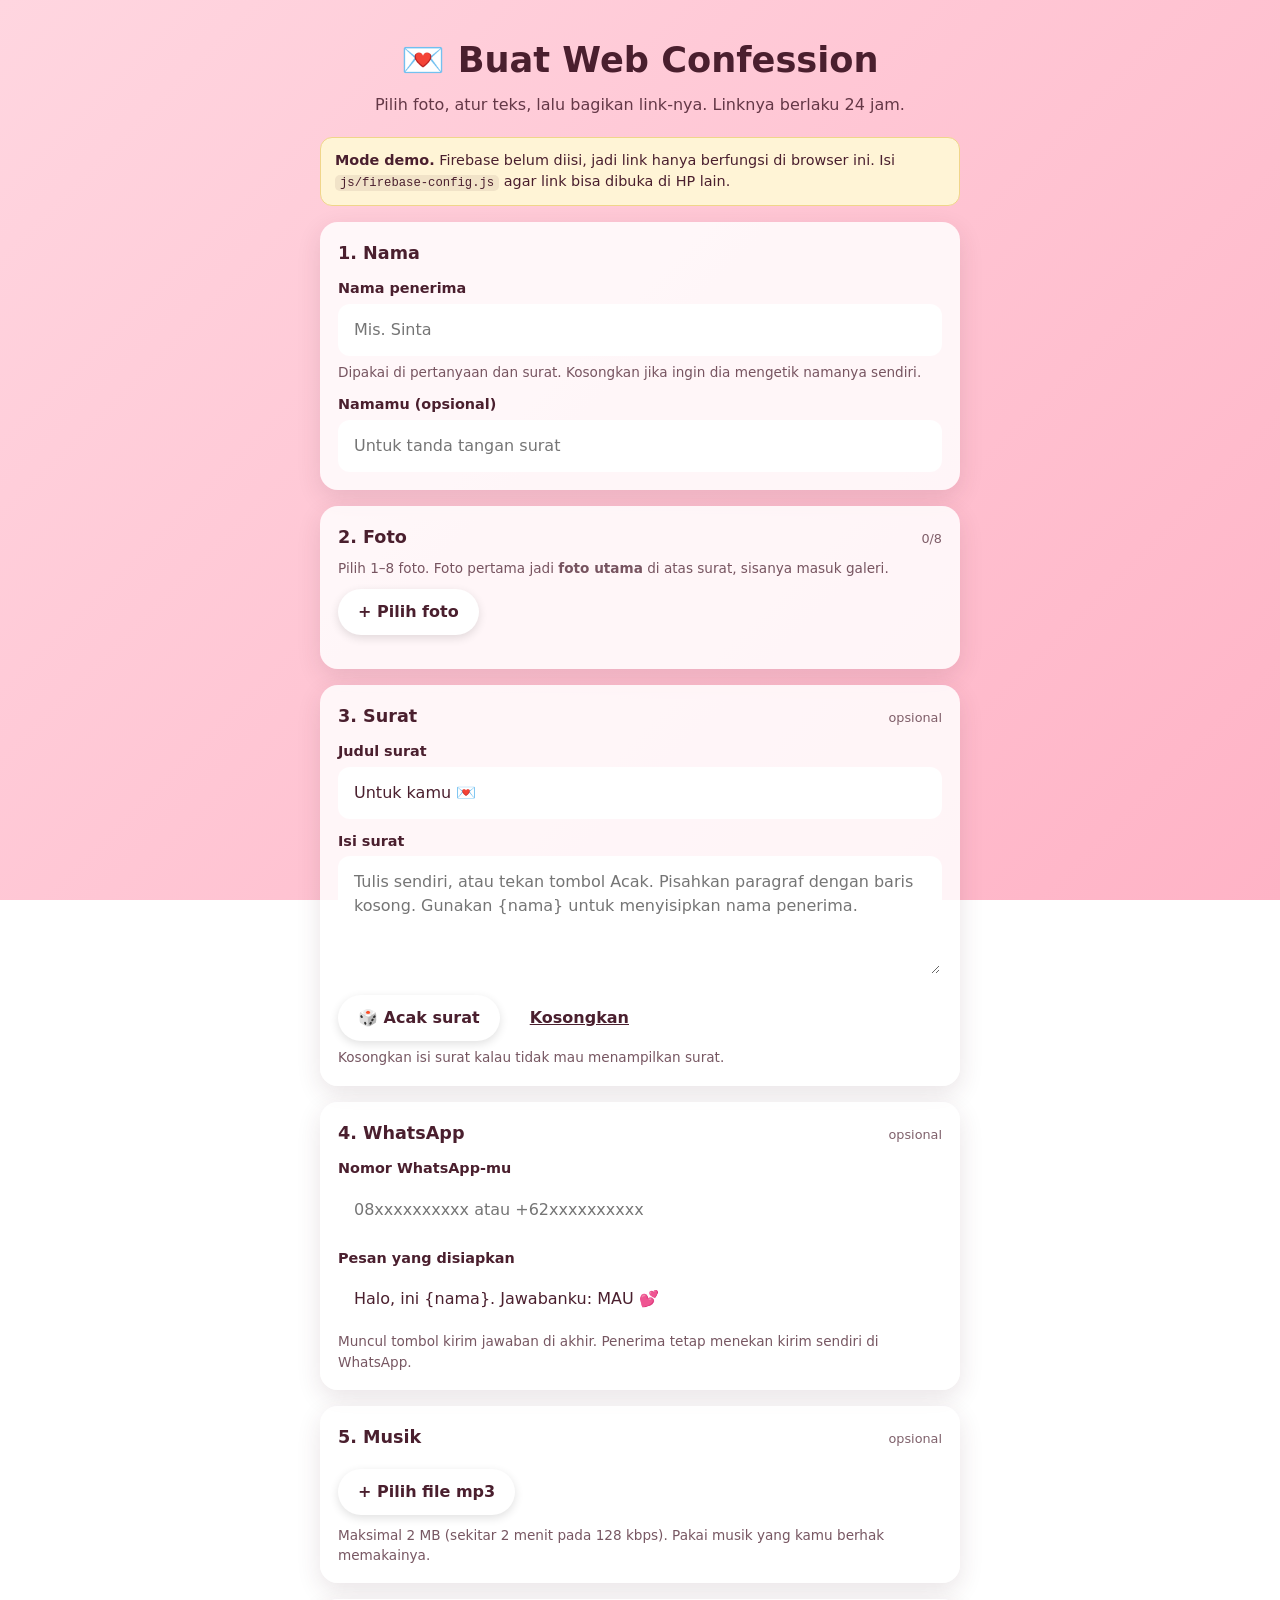
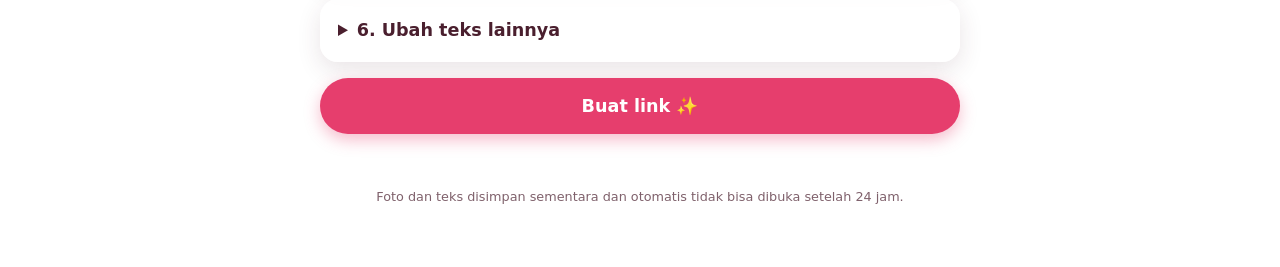
==== index.html @ f9071073 "Add files via upload" ====
<!DOCTYPE html>
<html lang="id">
<head>
  <meta charset="UTF-8">
  <meta name="viewport" content="width=device-width, initial-scale=1.0">
  <title>Buat Web Confession</title>
  <link rel="stylesheet" href="css/generator.css">
</head>
<body>
  <div class="wrap">

    <header>
      <h1>💌 Buat Web Confession</h1>
      <p>Pilih foto, atur teks, lalu bagikan link-nya. Linknya berlaku 24 jam.</p>
    </header>

    <div id="demo-banner" class="banner" hidden>
      <strong>Mode demo.</strong> Firebase belum diisi, jadi link hanya berfungsi di browser ini.
      Isi <code>js/firebase-config.js</code> agar link bisa dibuka di HP lain.
    </div>

    <form id="gen-form" autocomplete="off">

      <section class="card">
        <h2>1. Nama</h2>
        <label for="f-recipient">Nama penerima</label>
        <input type="text" id="f-recipient" maxlength="30" placeholder="Mis. Sinta">
        <p class="hint">Dipakai di pertanyaan dan surat. Kosongkan jika ingin dia mengetik namanya sendiri.</p>
        <label for="f-sender">Namamu (opsional)</label>
        <input type="text" id="f-sender" maxlength="30" placeholder="Untuk tanda tangan surat">
      </section>

      <section class="card">
        <h2>2. Foto <span id="photo-count" class="count">0/8</span></h2>
        <p class="hint">Pilih 1–8 foto. Foto pertama jadi <strong>foto utama</strong> di atas surat, sisanya masuk galeri.</p>
        <label class="btn btn-secondary file-btn" for="photo-input">+ Pilih foto</label>
        <input type="file" id="photo-input" accept="image/*" multiple hidden>
        <p id="photo-status" class="hint" role="status"></p>
        <ul id="photo-list" class="photo-list"></ul>
      </section>

      <section class="card">
        <h2>3. Surat <span class="count">opsional</span></h2>
        <label for="f-letter-title">Judul surat</label>
        <input type="text" id="f-letter-title" maxlength="80" value="Untuk kamu 💌">
        <label for="f-letter">Isi surat</label>
        <textarea id="f-letter" maxlength="4000" placeholder="Tulis sendiri, atau tekan tombol Acak. Pisahkan paragraf dengan baris kosong. Gunakan {nama} untuk menyisipkan nama penerima."></textarea>
        <div class="row">
          <button type="button" class="btn btn-secondary" id="btn-random">🎲 Acak surat</button>
          <button type="button" class="btn btn-ghost" id="btn-clear-letter">Kosongkan</button>
        </div>
        <p class="hint">Kosongkan isi surat kalau tidak mau menampilkan surat.</p>
      </section>

      <section class="card">
        <h2>4. WhatsApp <span class="count">opsional</span></h2>
        <label for="f-wa">Nomor WhatsApp-mu</label>
        <input type="tel" id="f-wa" inputmode="tel" maxlength="20" placeholder="08xxxxxxxxxx atau +62xxxxxxxxxx">
        <label for="f-wa-msg">Pesan yang disiapkan</label>
        <input type="text" id="f-wa-msg" maxlength="200" value="Halo, ini {nama}. Jawabanku: MAU 💕">
        <p class="hint">Muncul tombol kirim jawaban di akhir. Penerima tetap menekan kirim sendiri di WhatsApp.</p>
      </section>

      <section class="card">
        <h2>5. Musik <span class="count">opsional</span></h2>
        <label class="btn btn-secondary file-btn" for="music-input">+ Pilih file mp3</label>
        <input type="file" id="music-input" accept="audio/mpeg,audio/mp3,.mp3" hidden>
        <p id="music-status" class="hint">Maksimal 2 MB (sekitar 2 menit pada 128 kbps). Pakai musik yang kamu berhak memakainya.</p>
        <button type="button" class="btn btn-ghost" id="btn-music-remove" hidden>Hapus musik</button>
      </section>

      <details class="card">
        <summary>6. Ubah teks lainnya</summary>
        <p class="hint">Semua sudah terisi bawaan. Gunakan <code>{nama}</code> dan <code>{pengirim}</code> bila perlu.</p>

        <label for="f-welcome-title">Judul sambutan</label>
        <input type="text" id="f-welcome-title" maxlength="60" value="Hai 👋">
        <label for="f-welcome-text">Teks sambutan</label>
        <input type="text" id="f-welcome-text" maxlength="160" value="Ada sesuatu yang mau aku sampaikan ke kamu…">
        <label for="f-welcome-hint">Petunjuk klik</label>
        <input type="text" id="f-welcome-hint" maxlength="60" value="Klik di mana saja untuk lanjut">

        <label for="f-name-title">Pertanyaan nama (jika nama penerima dikosongkan)</label>
        <input type="text" id="f-name-title" maxlength="80" value="Sebelum itu, siapa namamu?">

        <label for="f-question">Pertanyaan utama</label>
        <input type="text" id="f-question" maxlength="120" value="{nama}, mau nggak jadi pacarku? 💖">
        <div class="two">
          <div>
            <label for="f-yes">Tombol setuju</label>
            <input type="text" id="f-yes" maxlength="20" value="Mau 💕">
          </div>
          <div>
            <label for="f-no">Tombol menolak</label>
            <input type="text" id="f-no" maxlength="20" value="Nggak">
          </div>
        </div>
        <label for="f-notexts">Teks tombol menolak saat kabur (satu per baris)</label>
        <textarea id="f-notexts" maxlength="400">Yakin?
Coba pikir lagi…
Jangan gitu dong 🥺
Klik yang satunya aja
Tombol ini rusak 😅</textarea>

        <label for="f-success-title">Judul ucapan</label>
        <input type="text" id="f-success-title" maxlength="80" value="Yeay! Terima kasih, {nama} 🎉">
        <label for="f-success-text">Teks ucapan</label>
        <input type="text" id="f-success-text" maxlength="200" value="Aku seneng banget. Mulai sekarang, kita jalani bareng ya 💗">
        <label for="f-gallery-title">Judul galeri</label>
        <input type="text" id="f-gallery-title" maxlength="60" value="Kenangan kita 💞">
      </details>

      <button type="submit" class="btn btn-primary btn-big" id="btn-generate">Buat link ✨</button>
      <p id="gen-status" class="status" role="status"></p>
    </form>

    <section id="result" class="card result" hidden>
      <h2>Linknya sudah jadi 🎉</h2>
      <p class="hint">Kirim link ini ke dia. Berlaku sampai <strong id="result-expiry"></strong>.</p>
      <input type="text" id="result-link" readonly>
      <div class="row">
        <button type="button" class="btn btn-primary" id="btn-copy">Salin link</button>
        <button type="button" class="btn btn-secondary" id="btn-share" hidden>Bagikan</button>
        <a class="btn btn-secondary" id="btn-open" target="_blank" rel="noopener">Buka</a>
      </div>
      <button type="button" class="btn btn-ghost" id="btn-again">Buat yang baru</button>
    </section>

    <footer>
      <p>Foto dan teks disimpan sementara dan otomatis tidak bisa dibuka setelah 24 jam.</p>
    </footer>
  </div>

  <script type="module" src="js/generator.js"></script>
</body>
</html>
---- css/generator.css ----
:root {
  --bg-1: #ffd6e0;
  --bg-2: #ffb3c6;
  --text: #4a1f2e;
  --accent: #e63e6d;
  --accent-dark: #c92c58;
  --card: rgba(255, 255, 255, 0.85);
}

* { box-sizing: border-box; margin: 0; padding: 0; }
[hidden] { display: none !important; }

body {
  min-height: 100vh;
  padding: 20px 14px 60px;
  font-family: "Segoe UI", system-ui, -apple-system, Roboto, sans-serif;
  color: var(--text);
  line-height: 1.5;
  background: linear-gradient(135deg, var(--bg-1), var(--bg-2)) fixed;
}

.wrap {
  max-width: 640px;
  margin: 0 auto;
  display: flex;
  flex-direction: column;
  gap: 16px;
}

header { text-align: center; padding: 14px 0 4px; }
h1 { font-size: clamp(1.6rem, 6vw, 2.2rem); }
header p { margin-top: 6px; opacity: 0.85; }

form { display: flex; flex-direction: column; gap: 16px; }

.card {
  background: var(--card);
  border-radius: 18px;
  padding: 18px;
  box-shadow: 0 8px 24px rgba(74, 31, 46, 0.12);
}
.card h2 {
  display: flex;
  justify-content: space-between;
  align-items: baseline;
  font-size: 1.1rem;
  margin-bottom: 8px;
}
.count { font-size: 0.8rem; font-weight: 500; opacity: 0.7; }

details summary { cursor: pointer; font-weight: 700; font-size: 1.1rem; }
details[open] summary { margin-bottom: 8px; }

label { display: block; font-weight: 600; font-size: 0.9rem; margin: 12px 0 4px; }

input[type="text"], input[type="tel"], textarea {
  width: 100%;
  padding: 12px 14px;
  font: inherit;
  color: var(--text);
  background: #fff;
  border: 2px solid transparent;
  border-radius: 12px;
  outline: none;
}
input:focus, textarea:focus { border-color: var(--accent); }
textarea { min-height: 120px; resize: vertical; line-height: 1.5; }
#result-link { font-size: 0.9rem; margin: 10px 0; }

.hint { font-size: 0.85rem; opacity: 0.75; margin-top: 6px; }
code { background: rgba(74, 31, 46, 0.08); padding: 1px 5px; border-radius: 5px; font-size: 0.85em; }

.row { display: flex; gap: 10px; flex-wrap: wrap; margin-top: 12px; }
.two { display: grid; grid-template-columns: 1fr 1fr; gap: 10px; }

.btn {
  display: inline-block;
  padding: 11px 20px;
  font: inherit;
  font-weight: 600;
  text-align: center;
  text-decoration: none;
  border: none;
  border-radius: 999px;
  cursor: pointer;
  transition: transform 0.15s ease, background 0.2s;
}
.btn:active { transform: scale(0.97); }
.btn-primary { background: var(--accent); color: #fff; box-shadow: 0 6px 16px rgba(230, 62, 109, 0.35); }
.btn-primary:hover { background: var(--accent-dark); }
.btn-primary:disabled { opacity: 0.6; cursor: wait; }
.btn-secondary { background: #fff; color: var(--text); box-shadow: 0 3px 10px rgba(0, 0, 0, 0.12); }
.btn-ghost { background: transparent; color: var(--text); text-decoration: underline; }
.btn-big { width: 100%; padding: 15px; font-size: 1.1rem; }
.file-btn { margin-top: 10px; }

.photo-list {
  list-style: none;
  display: grid;
  grid-template-columns: repeat(2, 1fr);
  gap: 12px;
  margin-top: 12px;
}
.photo-item {
  position: relative;
  background: #fff;
  border-radius: 12px;
  padding: 8px;
  box-shadow: 0 3px 10px rgba(0, 0, 0, 0.1);
}
.photo-item img {
  display: block;
  width: 100%;
  aspect-ratio: 3 / 4;
  object-fit: cover;
  border-radius: 8px;
}
.badge {
  position: absolute;
  top: 14px;
  left: 14px;
  padding: 3px 9px;
  font-size: 0.72rem;
  font-weight: 700;
  color: #fff;
  background: var(--accent);
  border-radius: 999px;
}
.photo-item input { margin-top: 6px; padding: 8px 10px; font-size: 0.85rem; }
.photo-actions { display: flex; gap: 5px; margin-top: 6px; }
.photo-actions button {
  flex: 1;
  padding: 7px 0;
  font-size: 0.9rem;
  background: #ffe3ea;
  border: none;
  border-radius: 8px;
  cursor: pointer;
}
.photo-actions button:disabled { opacity: 0.35; cursor: default; }

.banner {
  padding: 12px 14px;
  font-size: 0.9rem;
  background: #fff4d6;
  border-radius: 12px;
  border: 1px solid #f0d58a;
}
.status { text-align: center; min-height: 1.4em; font-size: 0.95rem; }
.status.error { color: var(--accent-dark); font-weight: 600; }
.result { text-align: left; }
footer { text-align: center; font-size: 0.8rem; opacity: 0.7; }
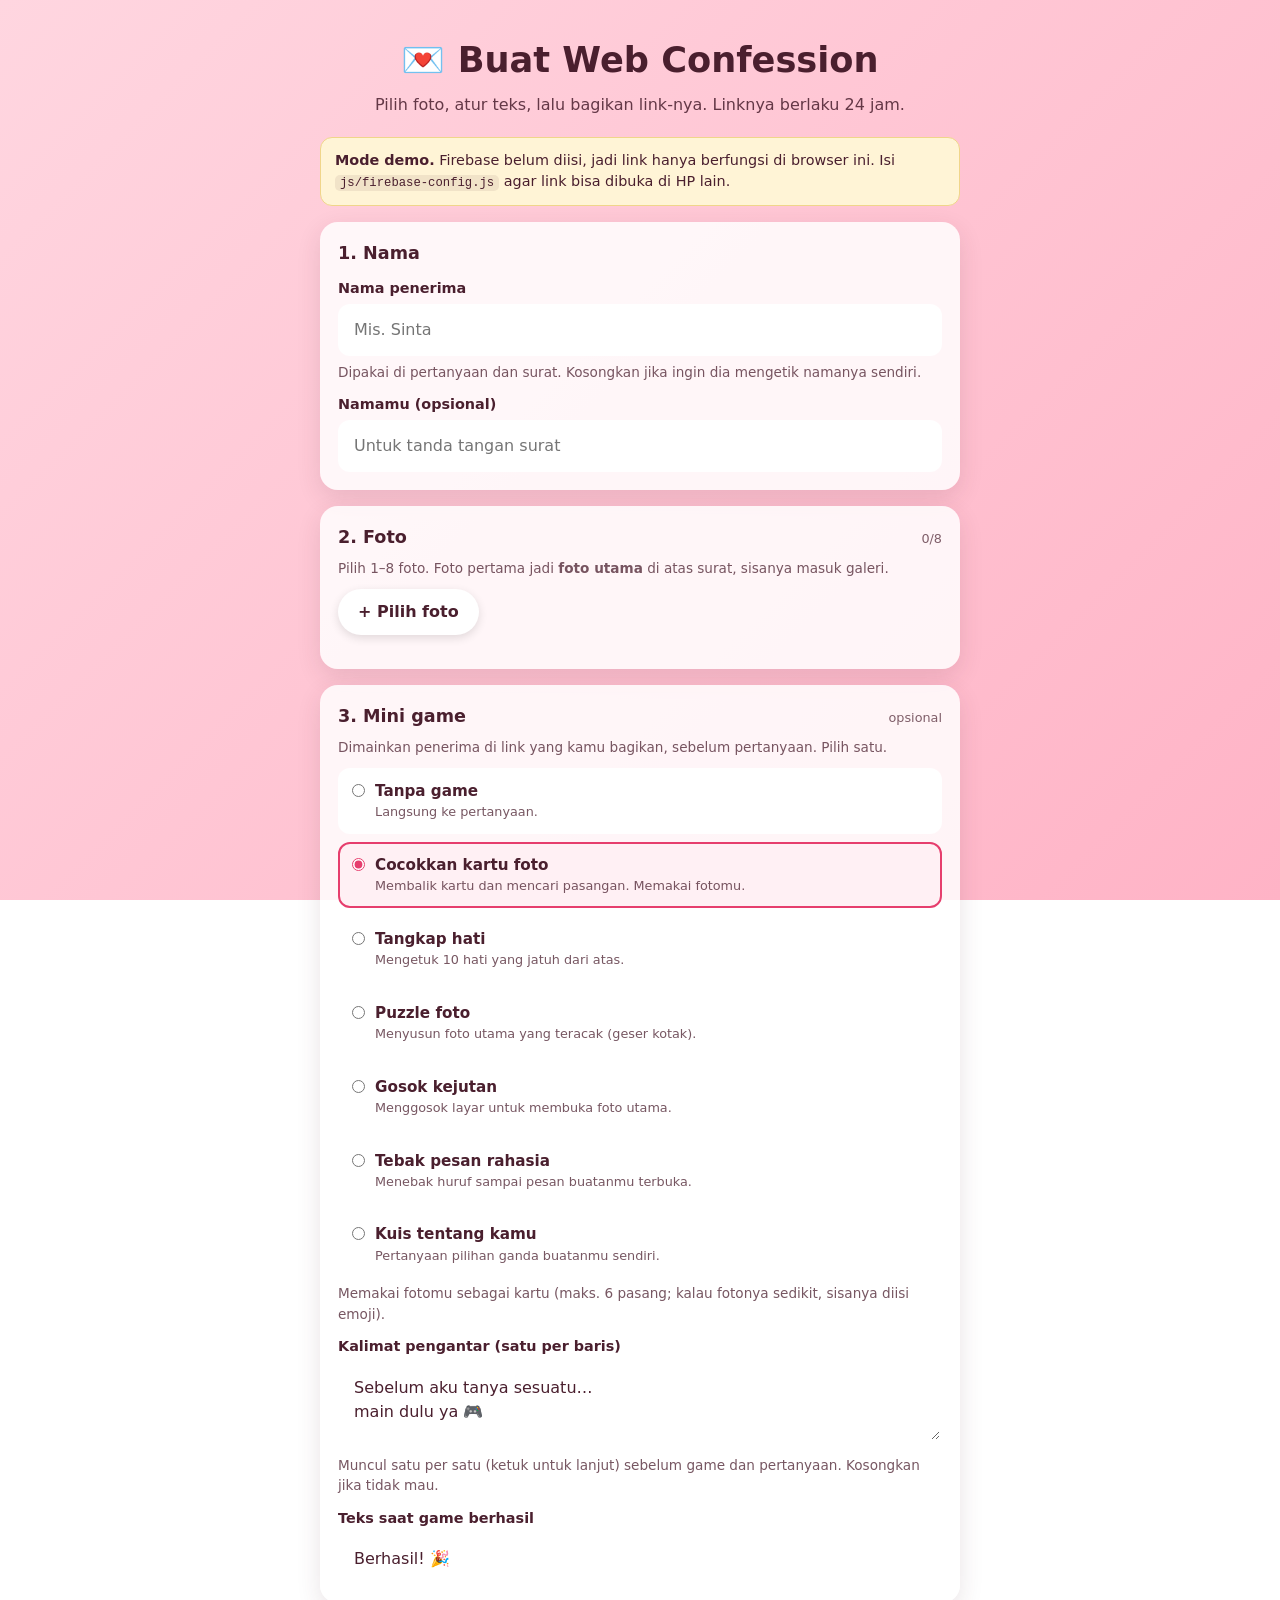
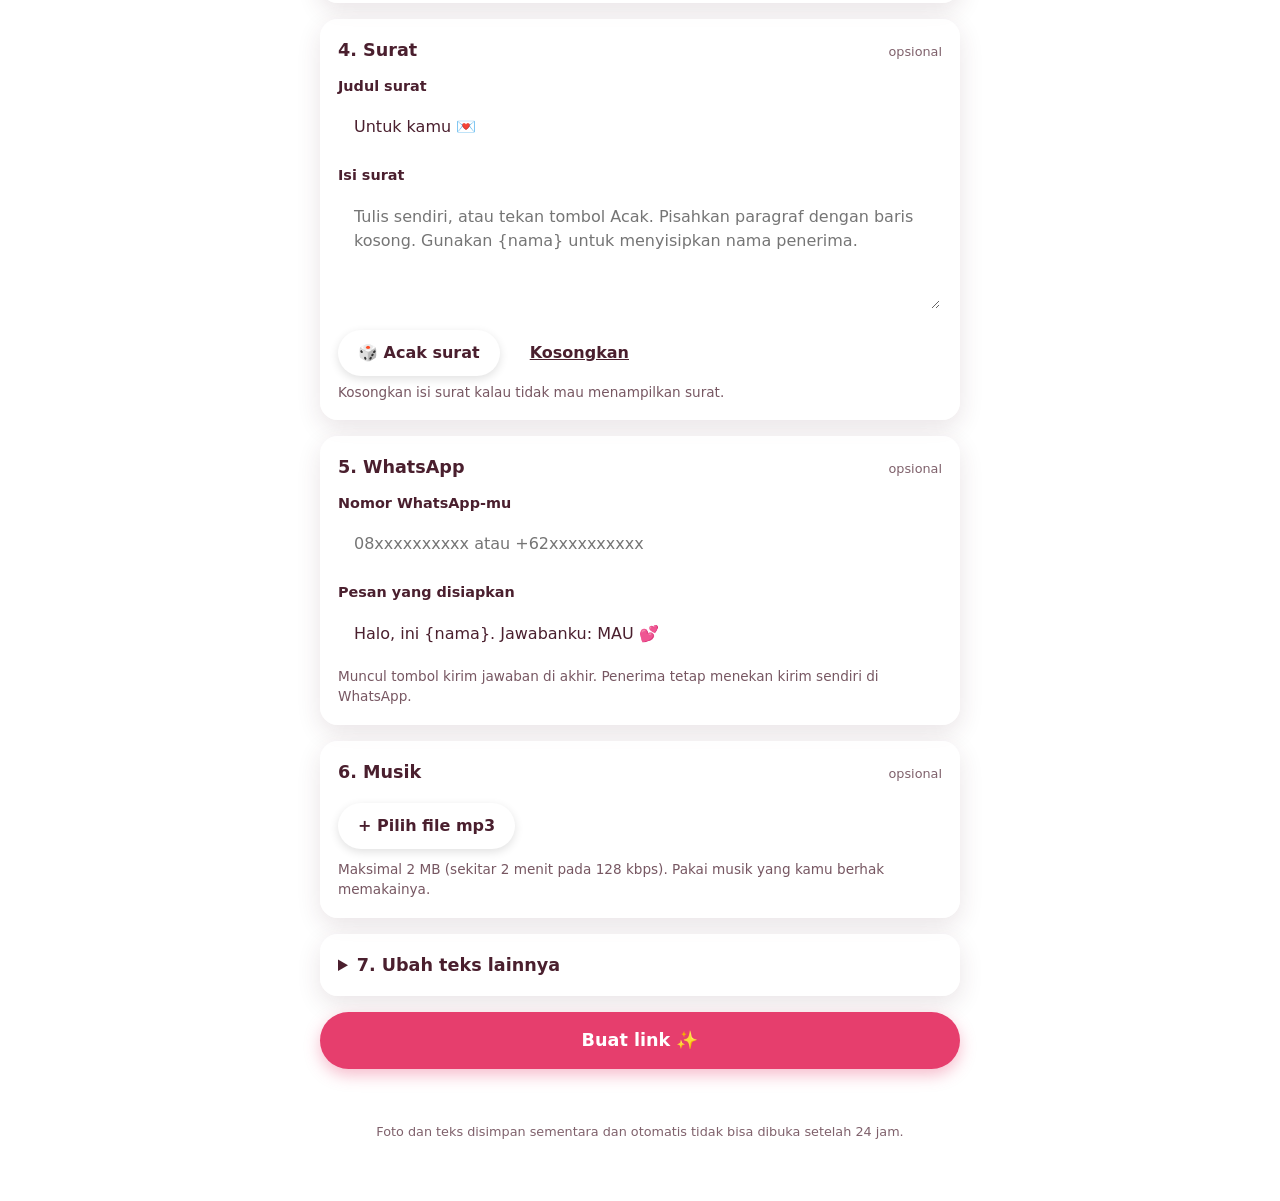
==== commit 97d8d8e9: "Add files via upload" ====
--- a/index.html
+++ b/index.html
@@ -40,7 +40,36 @@
       </section>
 
       <section class="card">
-        <h2>3. Surat <span class="count">opsional</span></h2>
+        <h2>3. Mini game <span class="count">opsional</span></h2>
+        <p class="hint">Dimainkan penerima di link yang kamu bagikan, sebelum pertanyaan. Pilih satu.</p>
+        <div id="game-choices" class="game-choices"></div>
+        <p id="game-note" class="hint"></p>
+
+        <div id="game-opts-word" hidden>
+          <label for="f-word">Pesan rahasia yang harus ditebak</label>
+          <input type="text" id="f-word" maxlength="24" value="AKU SUKA KAMU">
+          <p class="hint">3–24 huruf (A–Z) dan spasi saja, tanpa angka atau tanda baca.</p>
+        </div>
+
+        <div id="game-opts-quiz" hidden>
+          <p class="hint">Tulis 1–5 pertanyaan dengan 2–4 pilihan. Tandai jawaban yang benar dengan lingkaran di sampingnya. Boleh memakai {nama}.</p>
+          <div id="quiz-list"></div>
+          <button type="button" class="btn btn-secondary" id="btn-add-quiz">+ Tambah pertanyaan</button>
+        </div>
+
+        <label for="f-intro">Kalimat pengantar (satu per baris)</label>
+        <textarea id="f-intro" maxlength="400" class="short">Sebelum aku tanya sesuatu…
+main dulu ya 🎮</textarea>
+        <p class="hint">Muncul satu per satu (ketuk untuk lanjut) sebelum game dan pertanyaan. Kosongkan jika tidak mau.</p>
+
+        <div id="game-common">
+          <label for="f-game-win">Teks saat game berhasil</label>
+          <input type="text" id="f-game-win" maxlength="80" value="Berhasil! 🎉">
+        </div>
+      </section>
+
+      <section class="card">
+        <h2>4. Surat <span class="count">opsional</span></h2>
         <label for="f-letter-title">Judul surat</label>
         <input type="text" id="f-letter-title" maxlength="80" value="Untuk kamu 💌">
         <label for="f-letter">Isi surat</label>
@@ -53,7 +82,7 @@
       </section>
 
       <section class="card">
-        <h2>4. WhatsApp <span class="count">opsional</span></h2>
+        <h2>5. WhatsApp <span class="count">opsional</span></h2>
         <label for="f-wa">Nomor WhatsApp-mu</label>
         <input type="tel" id="f-wa" inputmode="tel" maxlength="20" placeholder="08xxxxxxxxxx atau +62xxxxxxxxxx">
         <label for="f-wa-msg">Pesan yang disiapkan</label>
@@ -62,7 +91,7 @@
       </section>
 
       <section class="card">
-        <h2>5. Musik <span class="count">opsional</span></h2>
+        <h2>6. Musik <span class="count">opsional</span></h2>
         <label class="btn btn-secondary file-btn" for="music-input">+ Pilih file mp3</label>
         <input type="file" id="music-input" accept="audio/mpeg,audio/mp3,.mp3" hidden>
         <p id="music-status" class="hint">Maksimal 2 MB (sekitar 2 menit pada 128 kbps). Pakai musik yang kamu berhak memakainya.</p>
@@ -70,7 +99,7 @@
       </section>
 
       <details class="card">
-        <summary>6. Ubah teks lainnya</summary>
+        <summary>7. Ubah teks lainnya</summary>
         <p class="hint">Semua sudah terisi bawaan. Gunakan <code>{nama}</code> dan <code>{pengirim}</code> bila perlu.</p>
 
         <label for="f-welcome-title">Judul sambutan</label>
--- a/css/generator.css
+++ b/css/generator.css
@@ -150,3 +150,42 @@
 .status.error { color: var(--accent-dark); font-weight: 600; }
 .result { text-align: left; }
 footer { text-align: center; font-size: 0.8rem; opacity: 0.7; }
+
+textarea.short { min-height: 80px; }
+
+/* Pilihan game */
+.game-choices { display: flex; flex-direction: column; gap: 8px; margin-top: 10px; }
+.choice {
+  display: flex;
+  align-items: flex-start;
+  gap: 10px;
+  margin: 0;
+  padding: 10px 12px;
+  font-weight: 400;
+  background: #fff;
+  border: 2px solid transparent;
+  border-radius: 12px;
+  cursor: pointer;
+}
+.choice:has(input:checked) { border-color: var(--accent); background: #fff0f4; }
+.choice input { margin-top: 4px; accent-color: var(--accent); }
+.choice strong { display: block; font-size: 0.95rem; }
+.choice small { display: block; opacity: 0.75; font-size: 0.8rem; }
+
+/* Editor kuis */
+#quiz-list { display: flex; flex-direction: column; gap: 12px; margin: 10px 0; }
+.quiz-item { padding: 12px; background: #fff; border-radius: 12px; box-shadow: 0 3px 10px rgba(0, 0, 0, 0.08); }
+.quiz-opt-row { display: flex; align-items: center; gap: 8px; margin-top: 8px; }
+.quiz-opt-row input[type="radio"] { accent-color: var(--accent); width: 18px; height: 18px; flex: none; }
+.quiz-opt-row input[type="text"] { padding: 9px 12px; font-size: 0.9rem; background: #fff5f8; }
+.quiz-opt-row button, .quiz-tools button {
+  padding: 6px 10px;
+  font: inherit;
+  font-size: 0.8rem;
+  color: var(--text);
+  background: #ffe3ea;
+  border: none;
+  border-radius: 8px;
+  cursor: pointer;
+}
+.quiz-tools { display: flex; gap: 8px; margin-top: 10px; flex-wrap: wrap; }
